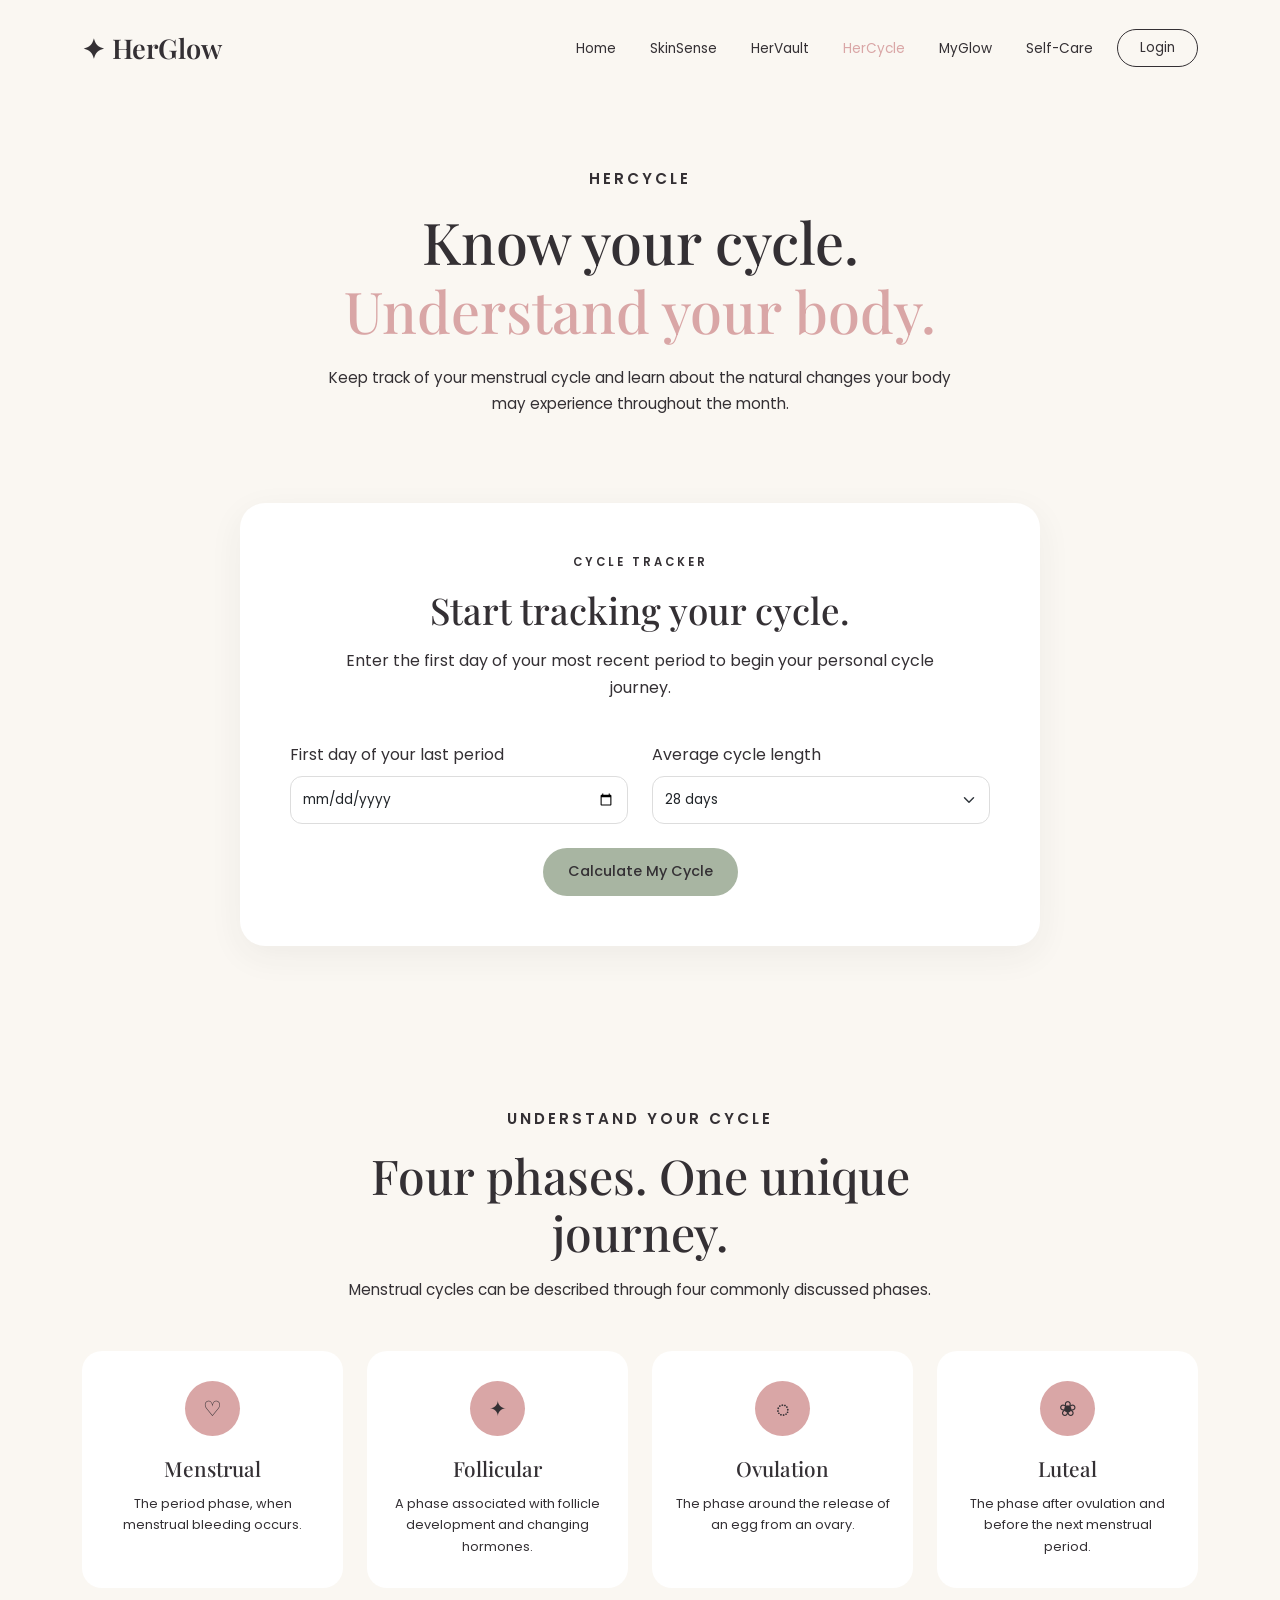
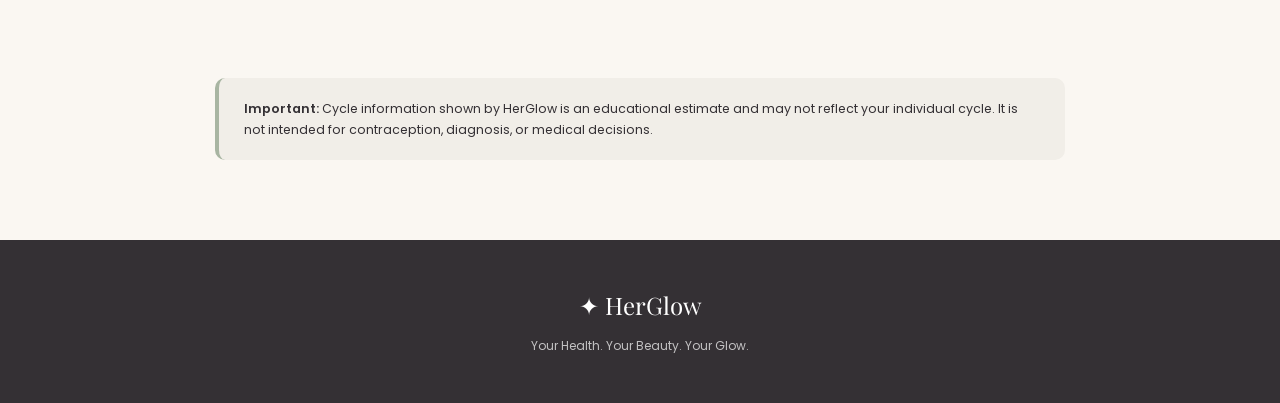
==== frontend/hercycle.html @ 893dfe26 "Build Day2 static UI pages" ====
<!DOCTYPE html>
<html lang="en">

<head>

    <meta charset="UTF-8">

    <meta name="viewport"
          content="width=device-width, initial-scale=1.0">

    <title>HerCycle | HerGlow</title>

    <!-- Google Fonts -->

    <link rel="preconnect"
          href="https://fonts.googleapis.com">

    <link rel="preconnect"
          href="https://fonts.gstatic.com"
          crossorigin>

    <link href="https://fonts.googleapis.com/css2?family=Playfair+Display:wght@500;600;700&family=Poppins:wght@300;400;500;600&display=swap"
          rel="stylesheet">

    <!-- Bootstrap -->

    <link href="https://cdn.jsdelivr.net/npm/bootstrap@5.3.3/dist/css/bootstrap.min.css"
          rel="stylesheet">

    <!-- HerGlow CSS -->

    <link rel="stylesheet"
          href="css/style.css">

    <link rel="stylesheet"
          href="css/responsive.css">

</head>


<body>

    <!-- ================= NAVBAR ================= -->

    <nav class="navbar navbar-expand-lg herglow-navbar">

        <div class="container">

            <a class="navbar-brand" href="index.html">
                ✦ HerGlow
            </a>

            <button
                class="navbar-toggler"
                type="button"
                data-bs-toggle="collapse"
                data-bs-target="#mainNavbar"
                aria-controls="mainNavbar"
                aria-expanded="false"
                aria-label="Toggle navigation">

                <span class="navbar-toggler-icon"></span>

            </button>


            <div class="collapse navbar-collapse"
                 id="mainNavbar">

                <ul class="navbar-nav ms-auto align-items-lg-center">

                    <li class="nav-item">
                        <a class="nav-link"
                           href="index.html">
                            Home
                        </a>
                    </li>

                    <li class="nav-item">
                        <a class="nav-link"
                           href="skinsense.html">
                            SkinSense
                        </a>
                    </li>

                    <li class="nav-item">
                        <a class="nav-link"
                           href="hervault.html">
                            HerVault
                        </a>
                    </li>

                    <li class="nav-item">
                        <a class="nav-link active"
                           href="hercycle.html">
                            HerCycle
                        </a>
                    </li>

                    <li class="nav-item">
                        <a class="nav-link"
                           href="myglow.html">
                            MyGlow
                        </a>
                    </li>

                    <li class="nav-item">
                        <a class="nav-link"
                           href="selfcare.html">
                            Self-Care
                        </a>
                    </li>

                    <li class="nav-item ms-lg-3">

                        <a href="login.html"
                           class="btn btn-outline-herglow">
                            Login
                        </a>

                    </li>

                </ul>

            </div>

        </div>

    </nav>


    <!-- ================= HERCYCLE HERO ================= -->

    <section class="hercycle-hero">

        <div class="container">

            <div class="section-heading text-center">

                <p class="eyebrow">
                    HERCYCLE
                </p>

                <h1>
                    Know your cycle.
                    <span>Understand your body.</span>
                </h1>

                <p>
                    Keep track of your menstrual cycle and learn
                    about the natural changes your body may experience
                    throughout the month.
                </p>

            </div>

        </div>

    </section>


    <!-- ================= CYCLE TRACKER ================= -->

    <section class="cycle-tracker-section">

        <div class="container">

            <div class="cycle-card">

                <div class="text-center">

                    <p class="eyebrow">
                        CYCLE TRACKER
                    </p>

                    <h2>
                        Start tracking your cycle.
                    </h2>

                    <p>
                        Enter the first day of your most recent period
                        to begin your personal cycle journey.
                    </p>

                </div>


                <div class="row g-4 mt-3">

                    <div class="col-md-6">

                        <label for="periodStart"
                               class="form-label">
                            First day of your last period
                        </label>

                        <input
                            type="date"
                            id="periodStart"
                            class="form-control herglow-input">

                    </div>


                    <div class="col-md-6">

                        <label for="cycleLength"
                               class="form-label">
                            Average cycle length
                        </label>

                        <select
                            id="cycleLength"
                            class="form-select herglow-input">

                            <option value="28">
                                28 days
                            </option>

                            <option value="26">
                                26 days
                            </option>

                            <option value="27">
                                27 days
                            </option>

                            <option value="29">
                                29 days
                            </option>

                            <option value="30">
                                30 days
                            </option>

                            <option value="31">
                                31 days
                            </option>

                            <option value="32">
                                32 days
                            </option>

                        </select>

                    </div>

                </div>


                <div class="text-center mt-4">

                    <button
                        type="button"
                        class="btn btn-herglow"
                        id="cycleCalculateBtn">

                        Calculate My Cycle

                    </button>

                </div>


                <div
                    id="cycleResult"
                    class="cycle-result text-center">

                </div>

            </div>

        </div>

    </section>


    <!-- ================= CYCLE PHASES ================= -->

    <section class="cycle-phases-section">

        <div class="container">

            <div class="section-heading text-center">

                <p class="eyebrow">
                    UNDERSTAND YOUR CYCLE
                </p>

                <h2>
                    Four phases. One unique journey.
                </h2>

                <p>
                    Menstrual cycles can be described through four
                    commonly discussed phases.
                </p>

            </div>


            <div class="row g-4 mt-4">

                <!-- Menstrual Phase -->

                <div class="col-md-6 col-lg-3">

                    <div class="cycle-phase-card">

                        <div class="cycle-phase-icon">
                            ♡
                        </div>

                        <h3>
                            Menstrual
                        </h3>

                        <p>
                            The period phase, when menstrual
                            bleeding occurs.
                        </p>

                    </div>

                </div>


                <!-- Follicular Phase -->

                <div class="col-md-6 col-lg-3">

                    <div class="cycle-phase-card">

                        <div class="cycle-phase-icon">
                            ✦
                        </div>

                        <h3>
                            Follicular
                        </h3>

                        <p>
                            A phase associated with follicle
                            development and changing hormones.
                        </p>

                    </div>

                </div>


                <!-- Ovulation -->

                <div class="col-md-6 col-lg-3">

                    <div class="cycle-phase-card">

                        <div class="cycle-phase-icon">
                            ◌
                        </div>

                        <h3>
                            Ovulation
                        </h3>

                        <p>
                            The phase around the release of
                            an egg from an ovary.
                        </p>

                    </div>

                </div>


                <!-- Luteal Phase -->

                <div class="col-md-6 col-lg-3">

                    <div class="cycle-phase-card">

                        <div class="cycle-phase-icon">
                            ❀
                        </div>

                        <h3>
                            Luteal
                        </h3>

                        <p>
                            The phase after ovulation and before
                            the next menstrual period.
                        </p>

                    </div>

                </div>

            </div>

        </div>

    </section>


    <!-- ================= DISCLAIMER ================= -->

    <section class="cycle-note-section">

        <div class="container">

            <div class="cycle-note">

                <strong>Important:</strong>

                Cycle information shown by HerGlow is
                an educational estimate and may not reflect
                your individual cycle. It is not intended for
                contraception, diagnosis, or medical decisions.

            </div>

        </div>

    </section>


    <!-- ================= FOOTER ================= -->

    <footer class="herglow-footer">

        <div class="container text-center">

            <p>
                ✦ HerGlow
            </p>

            <small>
                Your Health. Your Beauty. Your Glow.
            </small>

        </div>

    </footer>


    <!-- Bootstrap JavaScript -->

    <script src="https://cdn.jsdelivr.net/npm/bootstrap@5.3.3/dist/js/bootstrap.bundle.min.js">
    </script>

    <!-- HerGlow JavaScript -->

    <script src="js/hercycle.js">
    </script>

</body>

</html>
---- frontend/css/style.css ----
/* =========================================
   HERGLOW DESIGN SYSTEM
========================================= */

:root {
    /* Colors */
    --cream: #FAF7F2;
    --sage: #A8B5A2;
    --rose: #D9A6A6;
    --lavender: #C7BDD9;
    --brown: #343034;
    --white: #FFFFFF;

    /* Fonts */
    --heading-font: "Playfair Display", serif;
    --body-font: "Poppins", sans-serif;
}
/* =========================================
   GLOBAL STYLES
========================================= */

* {
    margin: 0;
    padding: 0;
    box-sizing: border-box;
}

html {
    scroll-behavior: smooth;
}

body {
    background-color: var(--cream);
    color: var(--brown);
    font-family: var(--body-font);
    line-height: 1.7;
}

h1,
h2,
h3,
h4,
h5,
h6 {
    font-family: var(--heading-font);
}

a {
    text-decoration: none;
    color: inherit;
}

img {
    max-width: 100%;
    display: block;
}
/* =========================================
   BUTTONS
========================================= */

.btn-herglow {
    display: inline-block;

    background-color: var(--sage);
    color: var(--brown);

    border: none;
    border-radius: 30px;

    padding: 13px 25px;

    font-family: var(--body-font);
    font-size: 0.9rem;
    font-weight: 500;

    transition: all 0.3s ease;
}

.btn-herglow:hover {
    background-color: var(--rose);
    color: var(--brown);

    transform: translateY(-2px);
}

.btn-outline-herglow {
    display: inline-block;

    border: 1px solid var(--brown);
    color: var(--brown);

    border-radius: 30px;

    padding: 8px 22px;

    font-size: 0.85rem;

    transition: all 0.3s ease;
}

.btn-outline-herglow:hover {
    background-color: var(--brown);
    color: var(--white);
}

.btn-link-herglow {
    color: var(--brown);
    font-size: 0.9rem;
    font-weight: 500;

    transition: color 0.3s ease;
}

.btn-link-herglow:hover {
    color: var(--rose);
}
/* =========================================
   SECTION HEADINGS
========================================= */

.eyebrow {
    font-family: var(--body-font);

    font-size: 0.72rem;
    font-weight: 600;

    letter-spacing: 3px;

    margin-bottom: 15px;
}

.section-heading {
    max-width: 650px;
    margin: 0 auto;
}

.section-heading h2 {
    font-size: 3rem;
    line-height: 1.2;

    margin-bottom: 15px;
}

.section-heading p {
    font-size: 0.95rem;
}
/* =========================================
   NAVBAR
========================================= */

.herglow-navbar {
    background-color: var(--cream);
    padding: 20px 0;

    position: relative;
    z-index: 1000;
}

.navbar-brand {
    font-family: var(--heading-font);

    font-size: 1.7rem;
    font-weight: 600;

    color: var(--brown);
}

.navbar-brand:hover {
    color: var(--brown);
}

.nav-link {
    color: var(--brown) !important;

    font-size: 0.85rem;
    font-weight: 400;

    margin-left: 18px;

    transition: color 0.3s ease;
}

.nav-link:hover,
.nav-link.active {
    color: var(--rose) !important;
}

.herglow-navbar .navbar-toggler {
    border: none;
    box-shadow: none;
}

.herglow-navbar .navbar-toggler:focus {
    box-shadow: none;
}
/* =========================================
   HERO SECTION
========================================= */

.hero-section {
    padding: 80px 0 100px;
}

.hero-section h1 {
    font-size: 4.5rem;
    line-height: 1.1;
    margin-bottom: 25px;
}

.hero-section h1 span {
    color: var(--rose);
}

.hero-text {
    max-width: 520px;
    font-size: 1rem;
    margin-bottom: 30px;
}

.hero-buttons {
    display: flex;
    align-items: center;
    gap: 25px;
    flex-wrap: wrap;
}

.hero-image-wrapper {
    width: 100%;
    max-width: 500px;
    margin: 0 auto;
    overflow: hidden;
    border-radius: 180px 180px 20px 20px;
    background-color: var(--lavender);
}

.hero-image {
    width: 100%;
    height: 560px;
    object-fit: cover;
}
/* =========================================
   SKINSENSE PAGE
========================================= */

.skinsense-hero {
    padding: 70px 0 60px;
}

.skinsense-hero h1 {
    font-size: 3.8rem;
    line-height: 1.2;
    margin-bottom: 20px;
}

.skinsense-hero h1 span {
    color: var(--rose);
}

.skinsense-hero .section-heading p:last-child {
    max-width: 600px;
    margin-left: auto;
    margin-right: auto;
}


/* Quiz Section */

.skinsense-quiz-section {
    padding: 20px 0 100px;
}

.quiz-card {
    max-width: 750px;
    margin: 0 auto;

    background-color: var(--white);

    padding: 60px 50px;

    border-radius: 25px;

    box-shadow: 0 10px 35px rgba(52, 48, 52, 0.06);
}

.quiz-card h2 {
    font-size: 2.4rem;
    margin-bottom: 20px;
}

.quiz-card > p:not(.eyebrow) {
    max-width: 570px;
    margin: 0 auto 30px;

    font-size: 0.95rem;
}


/* Footer */

.herglow-footer {
    padding: 45px 0;
    background-color: var(--brown);
    color: var(--white);
}

.herglow-footer p {
    font-family: var(--heading-font);
    font-size: 1.5rem;
    margin-bottom: 5px;
}

.herglow-footer small {
    font-size: 0.75rem;
    opacity: 0.7;
}
/* =========================================
   SKINSENSE QUIZ
========================================= */

.quiz-question {
    margin-top: 45px;
}

.quiz-question h3 {
    font-family: var(--heading-font);
    font-size: 1.35rem;
    margin-bottom: 20px;
}

.quiz-options {
    display: grid;
    grid-template-columns: repeat(2, 1fr);
    gap: 12px;
}

.quiz-options label {
    cursor: pointer;
}

.quiz-options input {
    display: none;
}

.quiz-options span {
    display: block;

    padding: 16px 18px;

    background-color: var(--cream);

    border: 1px solid transparent;
    border-radius: 15px;

    font-size: 0.85rem;

    transition: all 0.25s ease;
}

.quiz-options span:hover {
    border-color: var(--rose);
    transform: translateY(-2px);
}

.quiz-options input:checked + span {
    background-color: var(--rose);
    border-color: var(--rose);

    font-weight: 500;
}

.quiz-submit {
    margin-top: 45px;
}

.quiz-result {
    display: none;

    margin-top: 30px;
    padding: 25px;

    background-color: var(--lavender);

    border-radius: 18px;
}
/* =========================================
   SKIN TYPE CARDS
========================================= */

.skin-types-section {
    padding: 80px 0 100px;
}

.skin-type-card {
    height: 100%;

    padding: 30px 25px;

    background-color: var(--white);

    border-radius: 20px;

    text-align: center;

    transition: transform 0.3s ease,
                box-shadow 0.3s ease;
}

.skin-type-card:hover {
    transform: translateY(-5px);

    box-shadow: 0 10px 30px rgba(52, 48, 52, 0.07);
}

.skin-type-icon {
    width: 55px;
    height: 55px;

    margin: 0 auto 20px;

    display: flex;
    align-items: center;
    justify-content: center;

    background-color: var(--lavender);

    border-radius: 50%;

    font-size: 1.4rem;
}

.skin-type-card h3 {
    font-size: 1.35rem;
    margin-bottom: 12px;
}

.skin-type-card p {
    font-size: 0.82rem;
    margin-bottom: 0;
}
/* =========================================
   HERVAULT PAGE
========================================= */

.hervault-hero {
    padding: 70px 0 40px;
}

.hervault-hero h1 {
    font-size: 3.8rem;
    line-height: 1.2;
    margin-bottom: 20px;
}

.hervault-hero h1 span {
    color: var(--rose);
}


/* Search */

.hervault-search {
    padding: 10px 0 60px;
}

.vault-search-box {
    max-width: 650px;
    margin: 0 auto;

    display: flex;
    gap: 10px;

    padding: 8px;

    background-color: var(--white);

    border-radius: 40px;

    box-shadow: 0 8px 25px rgba(52, 48, 52, 0.06);
}

.vault-search-box input {
    flex: 1;

    border: none;
    outline: none;

    padding: 12px 20px;

    background: transparent;

    font-family: var(--body-font);
    font-size: 0.85rem;
}

.vault-search-box input::placeholder {
    color: #999;
}


/* Article Cards */

.vault-categories {
    padding: 20px 0 100px;
}

.vault-card {
    height: 100%;

    padding: 35px 30px;

    background-color: var(--white);

    border-radius: 22px;

    transition: transform 0.3s ease,
                box-shadow 0.3s ease;
}

.vault-card:hover {
    transform: translateY(-6px);

    box-shadow: 0 12px 35px rgba(52, 48, 52, 0.08);
}

.vault-icon {
    width: 55px;
    height: 55px;

    margin-bottom: 22px;

    display: flex;
    align-items: center;
    justify-content: center;

    background-color: var(--lavender);

    border-radius: 50%;

    font-size: 1.3rem;
}

.vault-category {
    margin-bottom: 10px;

    font-size: 0.68rem;
    font-weight: 600;

    letter-spacing: 2px;

    color: var(--rose);
}

.vault-card h2 {
    font-size: 1.45rem;
    line-height: 1.3;

    margin-bottom: 15px;
}

.vault-card > p:not(.vault-category) {
    font-size: 0.82rem;

    margin-bottom: 22px;
}
/* =========================================
   HERCYCLE PAGE
========================================= */

.hercycle-hero {
    padding: 70px 0 50px;
}

.hercycle-hero h1 {
    font-size: 3.6rem;
    line-height: 1.2;
    margin-bottom: 20px;
}

.hercycle-hero h1 span {
    color: var(--rose);
}


/* Cycle Tracker */

.cycle-tracker-section {
    padding: 20px 0 80px;
}

.cycle-card {
    max-width: 800px;
    margin: 0 auto;

    padding: 50px;

    background-color: var(--white);

    border-radius: 25px;

    box-shadow: 0 10px 35px rgba(52, 48, 52, 0.06);
}

.cycle-card h2 {
    font-size: 2.3rem;
    margin-bottom: 15px;
}

.cycle-card .text-center > p:not(.eyebrow) {
    max-width: 600px;
    margin-left: auto;
    margin-right: auto;
}

.herglow-input {
    min-height: 48px;

    border: 1px solid #ddd;

    border-radius: 12px;

    font-family: var(--body-font);
    font-size: 0.85rem;
}

.herglow-input:focus {
    border-color: var(--rose);

    box-shadow: 0 0 0 3px rgba(217, 166, 166, 0.15);
}


/* Cycle Result */

.cycle-result {
    display: none;

    margin-top: 30px;
    padding: 25px;

    background-color: var(--lavender);

    border-radius: 18px;
}


/* Cycle Phases */

.cycle-phases-section {
    padding: 80px 0 90px;
}

.cycle-phase-card {
    height: 100%;

    padding: 30px 22px;

    background-color: var(--white);

    border-radius: 20px;

    text-align: center;

    transition: transform 0.3s ease,
                box-shadow 0.3s ease;
}

.cycle-phase-card:hover {
    transform: translateY(-5px);

    box-shadow: 0 10px 30px rgba(52, 48, 52, 0.07);
}

.cycle-phase-icon {
    width: 55px;
    height: 55px;

    margin: 0 auto 20px;

    display: flex;
    align-items: center;
    justify-content: center;

    background-color: var(--rose);

    border-radius: 50%;

    font-size: 1.3rem;
}

.cycle-phase-card h3 {
    font-size: 1.3rem;

    margin-bottom: 12px;
}

.cycle-phase-card p {
    font-size: 0.8rem;

    margin-bottom: 0;
}


/* Disclaimer */

.cycle-note-section {
    padding: 0 0 80px;
}

.cycle-note {
    max-width: 850px;
    margin: 0 auto;

    padding: 20px 25px;

    background-color: #f1eee8;

    border-left: 4px solid var(--sage);

    border-radius: 10px;

    font-size: 0.78rem;
}

.cycle-note strong {
    font-weight: 600;
}
/* =========================================
   MYGLOW PAGE
========================================= */

.myglow-hero {
    padding: 70px 0 45px;
}

.myglow-hero h1 {
    font-size: 3.6rem;
    line-height: 1.2;
    margin-bottom: 20px;
}

.myglow-hero h1 span {
    color: var(--rose);
}


/* Glow Score */

.glow-score-section {
    padding: 20px 0 70px;
}

.glow-score-card {
    max-width: 500px;
    margin: 0 auto;

    padding: 40px;

    background-color: var(--lavender);

    border-radius: 25px;
}

.glow-score {
    font-family: var(--heading-font);

    font-size: 5rem;
    line-height: 1;

    margin: 15px 0;

    color: var(--brown);
}


/* Habits */

.habits-section {
    padding: 50px 0 100px;
}

.habit-card {
    height: 100%;

    padding: 30px 22px;

    background-color: var(--white);

    border-radius: 20px;

    text-align: center;

    transition: transform 0.3s ease,
                box-shadow 0.3s ease;
}

.habit-card:hover {
    transform: translateY(-5px);

    box-shadow: 0 10px 30px rgba(52, 48, 52, 0.07);
}

.habit-icon {
    width: 55px;
    height: 55px;

    margin: 0 auto 18px;

    display: flex;
    align-items: center;
    justify-content: center;

    background-color: var(--sage);

    border-radius: 50%;

    font-size: 1.3rem;
}

.habit-card h3 {
    font-size: 1.3rem;

    margin-bottom: 10px;
}

.habit-card p {
    font-size: 0.8rem;

    margin-bottom: 20px;
}


/* Habit Checkbox */

.habit-check {
    display: inline-flex;

    align-items: center;

    gap: 8px;

    cursor: pointer;

    font-size: 0.78rem;
}

.habit-check input {
    width: 17px;
    height: 17px;

    accent-color: var(--sage);

    cursor: pointer;
}

.habits-save {
    margin-top: 40px;
}
---- frontend/css/responsive.css ----
/* =========================================
   SKINSENSE RESPONSIVE
========================================= */

@media (max-width: 768px) {

    .skinsense-hero {
        padding: 50px 0 40px;
    }

    .skinsense-hero h1 {
        font-size: 2.8rem;
    }

    .quiz-card {
        padding: 40px 25px;
    }

    .quiz-options {
        grid-template-columns: 1fr;
    }

    .quiz-question h3 {
        font-size: 1.15rem;
    }

    .skin-types-section {
        padding: 60px 0 70px;
    }

}
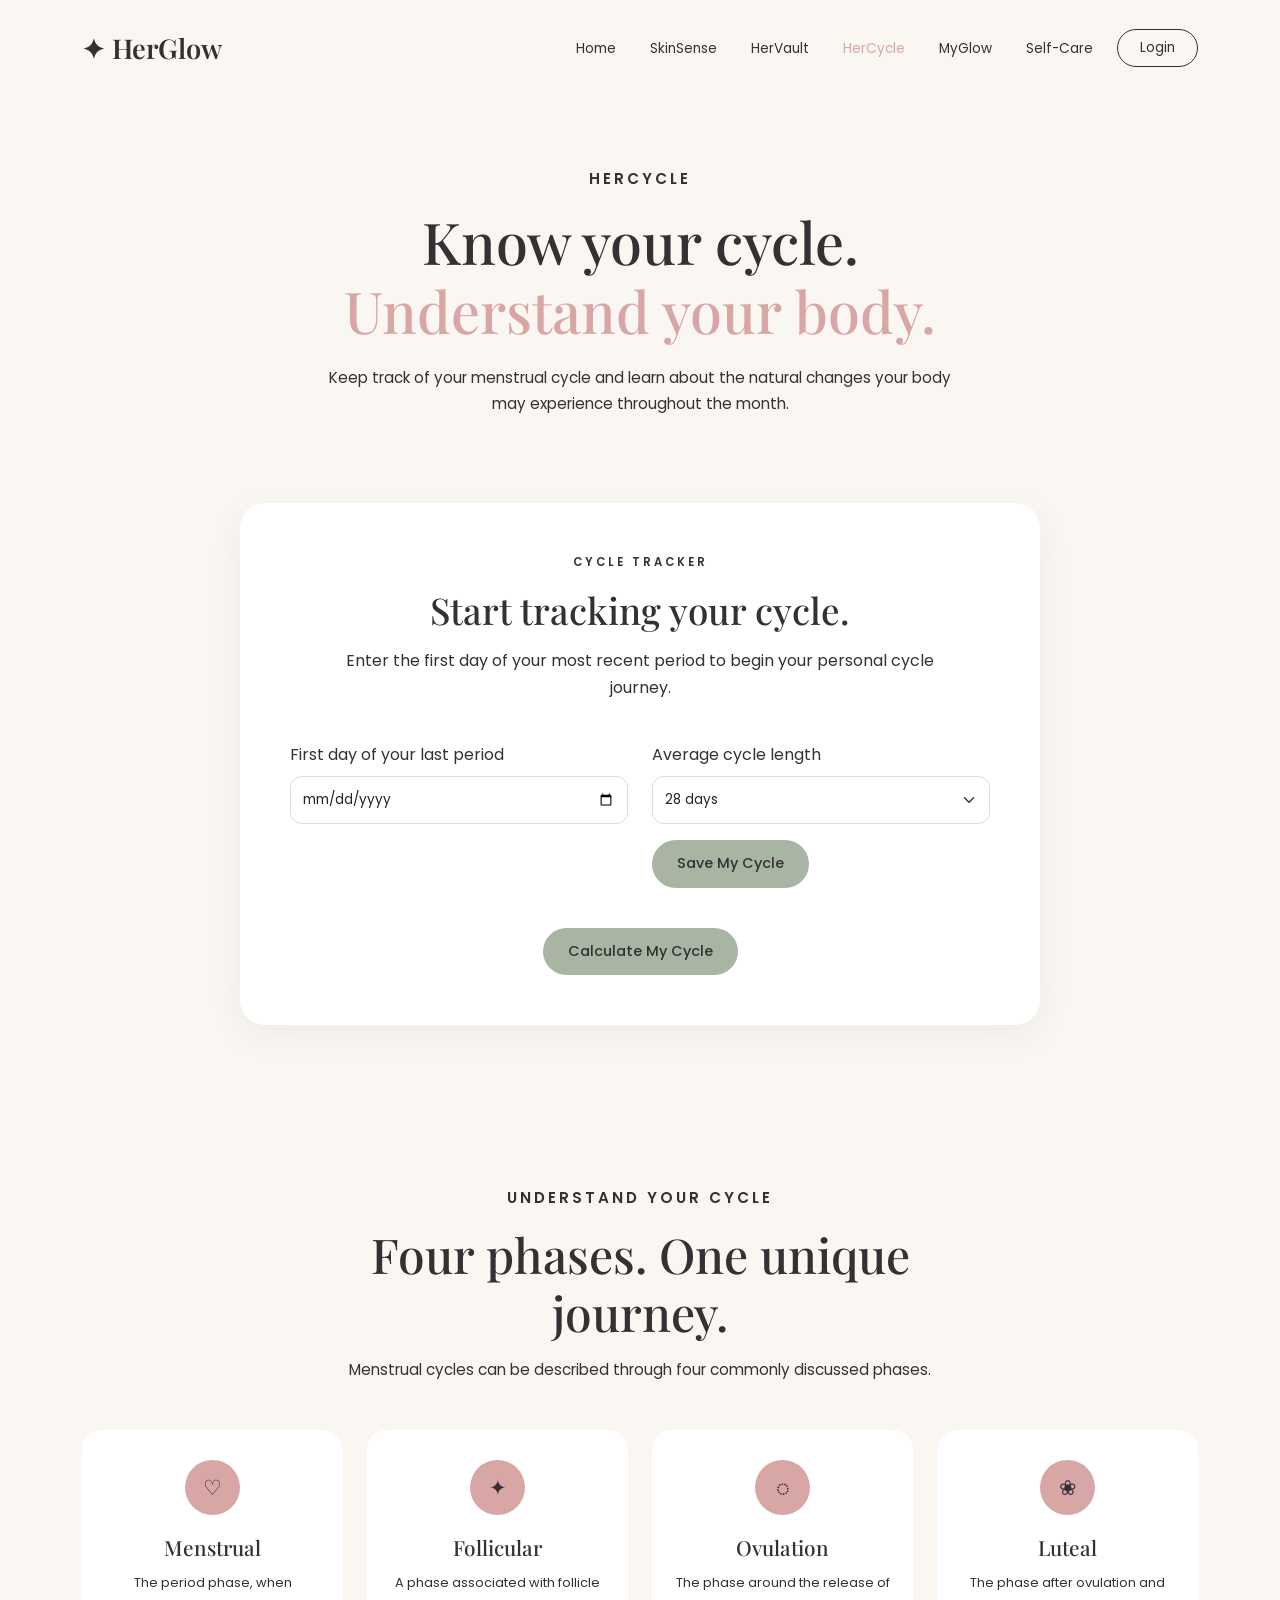
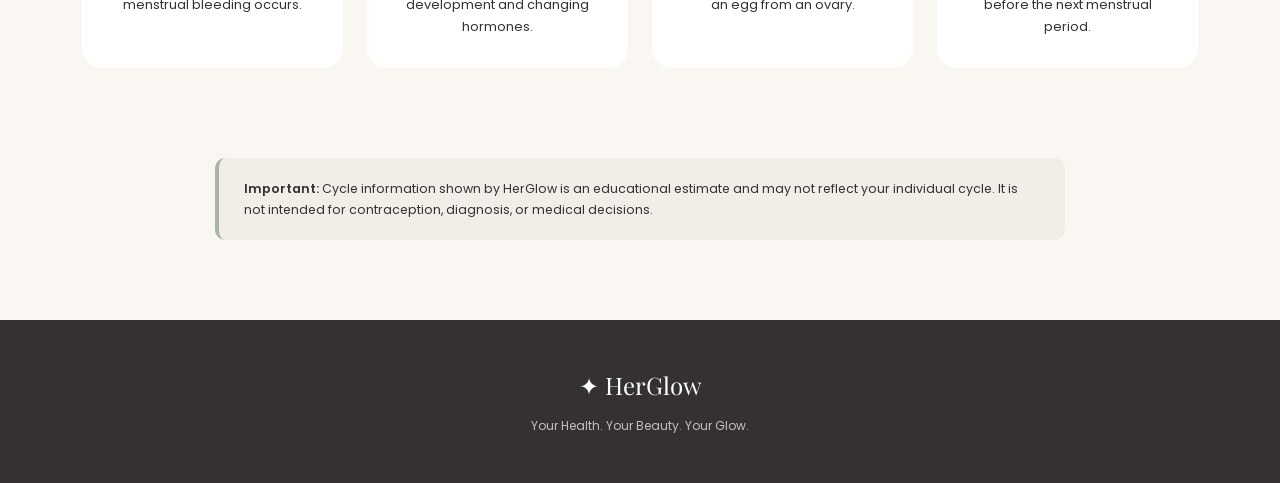
==== commit 587d2f45: "Connect HerVault to MySQL articles" ====
--- a/frontend/hercycle.html
+++ b/frontend/hercycle.html
@@ -242,6 +242,11 @@
                             </option>
 
                         </select>
+                        <button id="saveCycleBtn" class="btn btn-herglow mt-3">
+    Save My Cycle
+</button>
+
+<p id="cycleSaveMessage" class="mt-3"></p>
 
                     </div>
 
@@ -450,7 +455,7 @@
     </script>
 
     <!-- HerGlow JavaScript -->
-
+<script src="js/main.js"></script>
     <script src="js/hercycle.js">
     </script>
 
--- a/frontend/css/style.css
+++ b/frontend/css/style.css
@@ -854,4 +854,88 @@
 
 .habits-save {
     margin-top: 40px;
+}
+/* =========================================
+   BREATHING EXERCISE
+========================================= */
+
+.breathing-circle {
+    width: 150px;
+    height: 150px;
+
+    margin: 30px auto;
+
+    display: flex;
+    align-items: center;
+    justify-content: center;
+
+    background-color: var(--lavender);
+
+    border-radius: 50%;
+
+    font-family: var(--heading-font);
+    font-size: 1.3rem;
+
+    cursor: pointer;
+
+    transition: transform 4s ease-in-out;
+}
+
+.breathing-circle.breathing-active {
+    transform: scale(1.35);
+}
+/* =========================================
+   WELCOME MESSAGE
+========================================= */
+
+.welcome-message {
+    text-align: center;
+
+    margin-bottom: 20px;
+
+    font-size: 0.85rem;
+    font-weight: 500;
+
+    color: var(--rose);
+}
+/* ==============================
+   PROFILE PAGE
+============================== */
+
+.profile-section {
+    background-color: var(--cream);
+    min-height: 400px;
+}
+
+.profile-card {
+    max-width: 600px;
+    margin: 0 auto;
+    padding: 50px 30px;
+    text-align: center;
+    background-color: var(--white);
+    border-radius: 25px;
+    box-shadow: 0 10px 30px rgba(52, 48, 52, 0.08);
+}
+
+.profile-icon {
+    width: 90px;
+    height: 90px;
+    margin: 0 auto 20px;
+    display: flex;
+    align-items: center;
+    justify-content: center;
+    background-color: var(--lavender);
+    border-radius: 50%;
+    font-size: 2.5rem;
+}
+
+.profile-card h2 {
+    font-family: var(--heading-font);
+    color: var(--brown);
+    margin-bottom: 10px;
+}
+
+.profile-card p {
+    color: #777;
+    margin-bottom: 0;
 }
